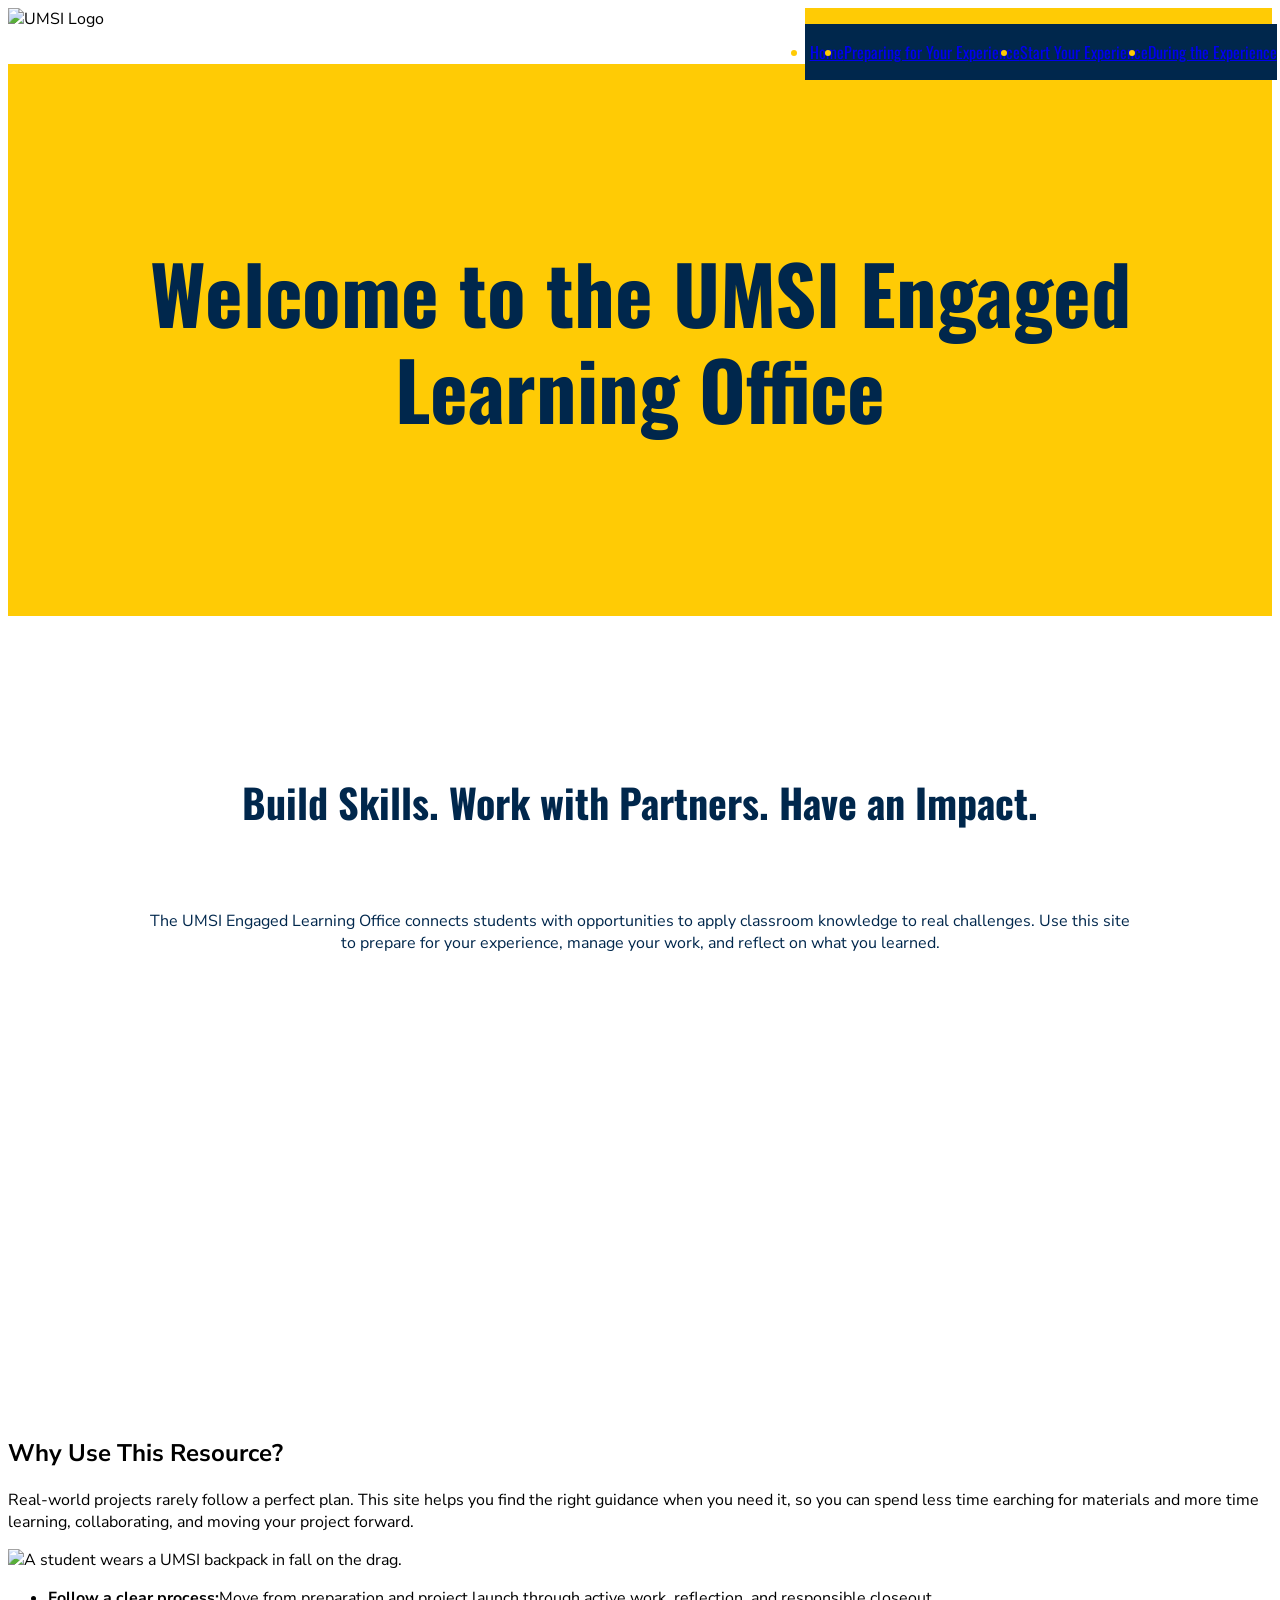
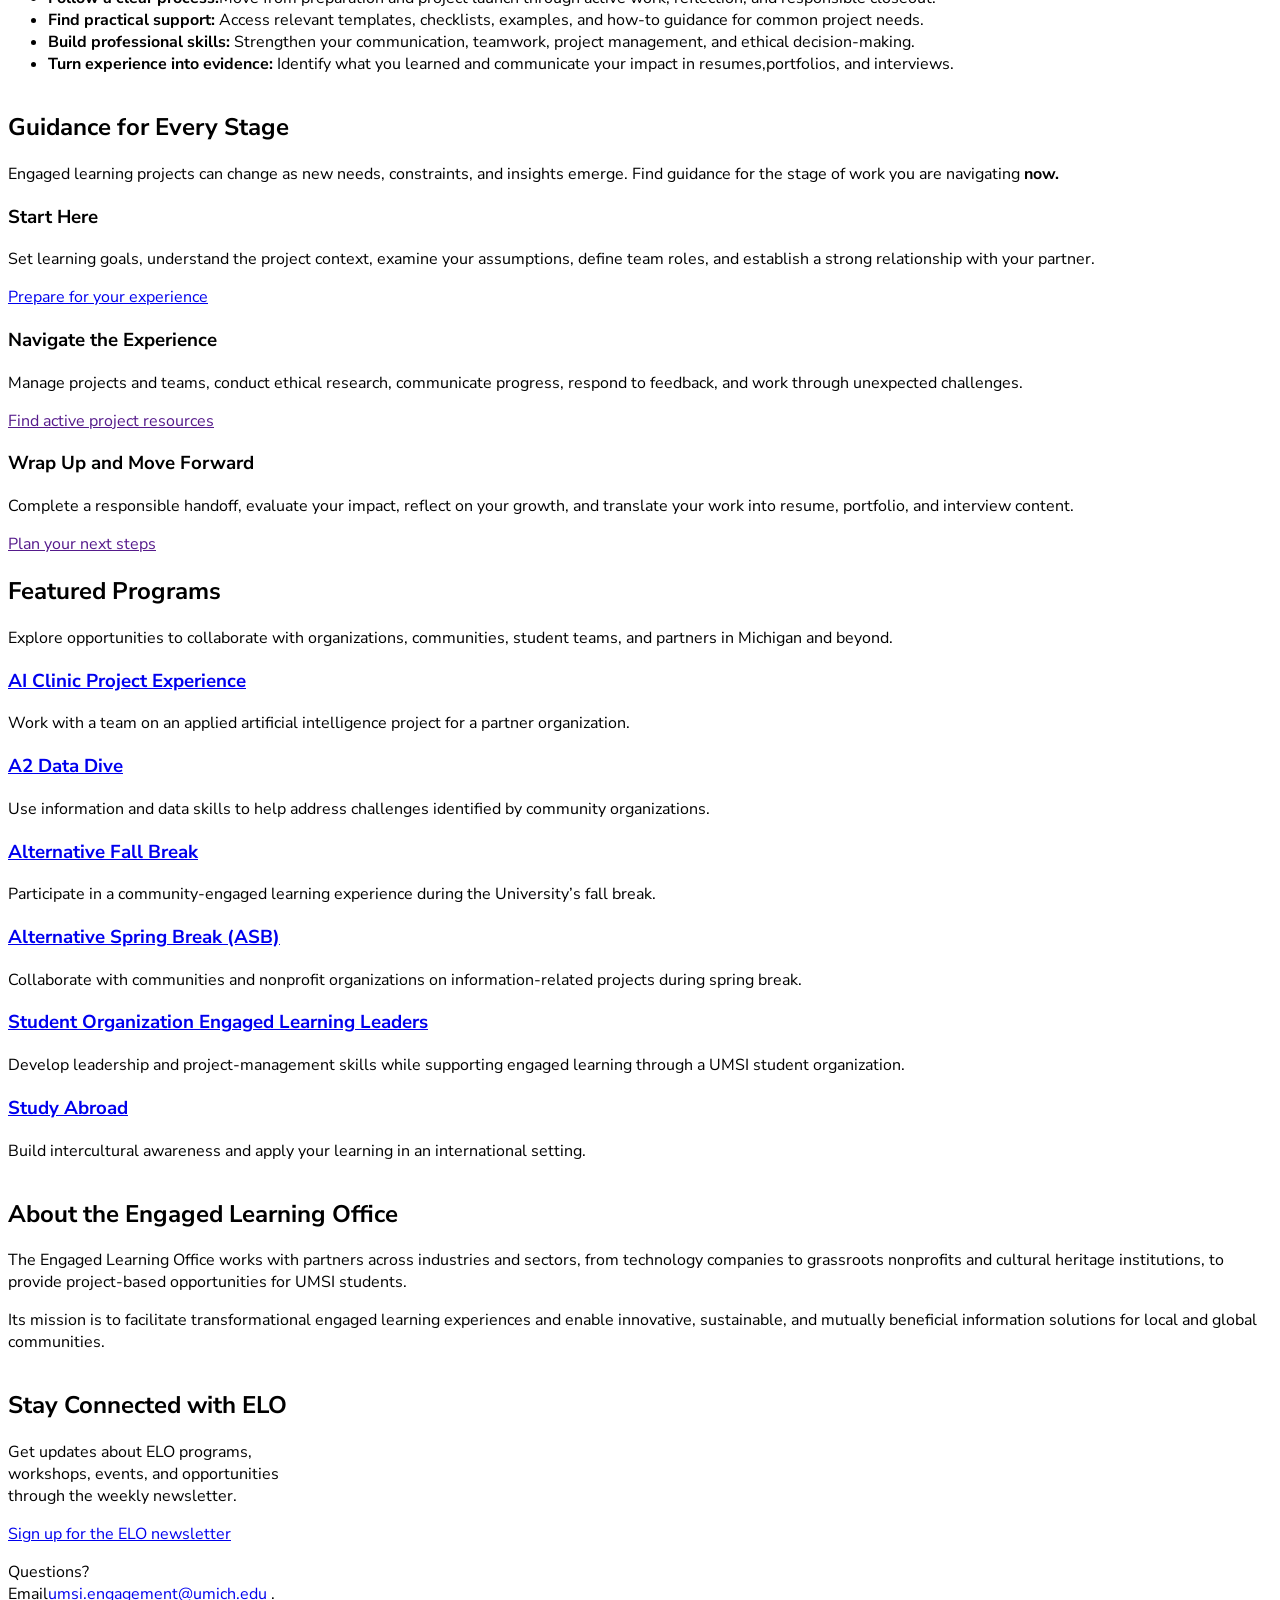
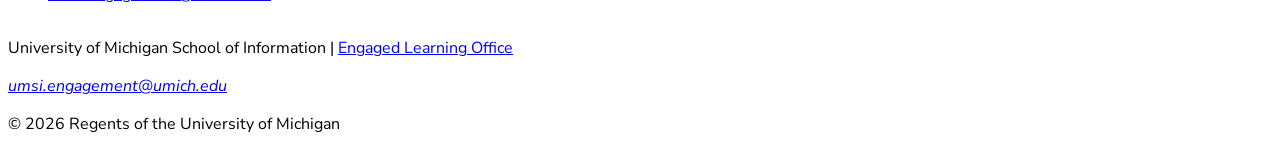
==== index.html @ c2f4e1d3 "checkpoint: work in progress before mobile CSS pass" ====
<!doctype html>
<html lang="en">
  <head>
    <meta charset="UTF-8" />
    <meta name="viewport" content="width=device-width, initial-scale=1.0" />
    <title>Engaged Learning Resources | UMSI</title>
    <link rel="stylesheet" href="css/html5reset.css" />
    <link rel="stylesheet" href="css/style.css" />
    <link rel="preconnect" href="https://fonts.googleapis.com">
    <link rel="preconnect" href="https://fonts.gstatic.com" crossorigin>
    <link href="https://fonts.googleapis.com/css2?family=Nunito+Sans:ital,opsz,wght@0,6..12,200..1000;1,6..12,200..1000&family=Oswald:wght@200..700&display=swap" rel="stylesheet">
  </head>
  <body>
    <header>
      <a href="#main" id="skip-content">Skip to Main Content</a>
      <img
        src="images/UMSI_signature_vertical_informal_solidblue.jpg"
        alt="UMSI Logo"
      />
      <nav>
        <ul>
          <li><a href="index.html">Home</a></li>
          <li><a href="prep.html">Preparing for Your Experience</a></li>
          <li><a href="start.html">Start Your Experience</a></li>
          <li><a href="during.html">During the Experience</a></li>
        </ul>
      </nav>
    </header>
    <div id="title"><h1>Welcome to the UMSI Engaged Learning Office</h1></div>
    <main id="main">
      <section >
        <div id="section-2">
          <h2>Build Skills. Work with Partners. Have an Impact.</h2>
          <p>
            The UMSI Engaged Learning Office connects students with opportunities
            to apply classroom knowledge to real challenges. Use this site to
            prepare for your experience, manage your work, and reflect on what you
            learned.
          </p>
        </div>

        <iframe
          width="560px"
          height="315px"
          src="https://www.youtube.com/embed/81ZO9RfIJEQ?si=tBp82YWZMl1u7CVS"
          title="YouTube video player"
          frameborder="0"
          allow="
            accelerometer;
            autoplay;
            clipboard-write;
            encrypted-media;
            gyroscope;
            picture-in-picture;
            web-share;
          "
          referrerpolicy="strict-origin-when-cross-origin"
          allowfullscreen
        ></iframe>
        <!-- Note: this iframe might cause an Axe ARIA error - that's not on you that's on YouTube! -->
      </section>

      <section>
        <h2>Why Use This Resource?</h2>

        <p>
          Real-world projects rarely follow a perfect plan. This site helps you
          find the right guidance when you need it, so you can spend less time
          earching for materials and more time learning, collaborating, and
          moving your project forward.
        </p>
        <img
          src="images/UMSI_CampusFall_UMSIBackpack_02.jpg"
          alt="A student wears a UMSI backpack in fall on the drag."
        />
        <ul>
          <li>
            <strong>Follow a clear process:</strong>Move from preparation and
            project launch through active work, reflection, and responsible
            closeout.
          </li>
          <li>
            <strong>Find practical support:</strong> Access relevant templates,
            checklists, examples, and how-to guidance for common project needs.
          </li>
          <li>
            <strong>Build professional skills:</strong> Strengthen your
            communication, teamwork, project management, and ethical
            decision-making.
          </li>
          <li>
            <strong>Turn experience into evidence:</strong> Identify what you
            learned and communicate your impact in resumes,portfolios, and
            interviews.
          </li>
        </ul>
      </section>

      <section>
        <h2>Guidance for Every Stage</h2>
        <p>
          Engaged learning projects can change as new needs, constraints, and
          insights emerge. Find guidance for the stage of work you are
          navigating <strong>now.</strong>
        </p>
        <article>
          <h3>Start Here</h3>
          <p>
            Set learning goals, understand the project context, examine your
            assumptions, define team roles, and establish a strong relationship
            with your partner.
          </p>
          <a href="prep.html">Prepare for your experience</a>
        </article>

        <article>
          <h3>Navigate the Experience</h3>
          <p>
            Manage projects and teams, conduct ethical research, communicate
            progress, respond to feedback, and work through unexpected
            challenges.
          </p>
          <a href="">Find active project resources</a>
        </article>

        <article>
          <h3>Wrap Up and Move Forward</h3>
          <p>
            Complete a responsible handoff, evaluate your impact, reflect on
            your growth, and translate your work into resume, portfolio, and
            interview content.
          </p>
          <a href="">Plan your next steps</a>
        </article>
      </section>

      <section>
        <h2>Featured Programs</h2>
        <p>
          Explore opportunities to collaborate with organizations, communities,
          student teams, and partners in Michigan and beyond.
        </p>
        <article>
          <h3>
            <a
              href="https://mcompass.umich.edu/_portal/tds-program-brochure?programid=12810"
              >AI Clinic Project Experience</a
            >
          </h3>
          <p>
            Work with a team on an applied artificial intelligence project for a
            partner organization.
          </p>
        </article>

        <article>
          <h3>
            <a
              href="https://mcompass.umich.edu/_portal/tds-program-brochure?programid=12556"
              >A2 Data Dive</a
            >
          </h3>
          <p>
            Use information and data skills to help address challenges
            identified by community organizations.
          </p>
        </article>

        <article>
          <h3>
            <a
              href="https://mcompass.umich.edu/_portal/tds-program-brochure?programid=11297"
              >Alternative Fall Break</a
            >
          </h3>
          <p>
            Participate in a community-engaged learning experience during the
            University’s fall break.
          </p>
        </article>

        <article>
          <h3>
            <a
              href="https://mcompass.umich.edu/_portal/tds-program-brochure?programid=10621"
              >Alternative Spring Break (ASB)</a
            >
          </h3>
          <p>
            Collaborate with communities and nonprofit organizations on
            information-related projects during spring break.
          </p>
        </article>

        <article>
          <h3>
            <a
              href="https://mcompass.umich.edu/_portal/tds-program-brochure?programid=12294"
              >Student Organization Engaged Learning Leaders</a
            >
          </h3>
          <p>
            Develop leadership and project-management skills while supporting
            engaged learning through a UMSI student organization.
          </p>
        </article>

        <article>
          <h3>
            <a href="https://www.si.umich.edu/student-life/study-abroad"
              >Study Abroad</a
            >
          </h3>
          <p>
            Build intercultural awareness and apply your learning in an
            international setting.
          </p>
        </article>
      </section>
      <section>
        <h2>About the Engaged Learning Office</h2>
        <p>
          The Engaged Learning Office works with partners across industries and
          sectors, from technology companies to grassroots nonprofits and
          cultural heritage institutions, to provide project-based opportunities
          for UMSI students.
        </p>
        <p>
          Its mission is to facilitate transformational engaged learning
          experiences and enable innovative, sustainable, and mutually
          beneficial information solutions for local and global communities.
        </p>
      </section>
      <aside>
        <h2>Stay Connected with ELO</h2>
        <p>
          Get updates about ELO programs, workshops, events, and opportunities
          through the weekly newsletter.
        </p>
        <div>
          <a href="https://umsi.info/elo-newsletter">
            Sign up for the ELO newsletter</a
          >
        </div>
        <p>
          Questions? Email<a href="mailto:umsi.engagement@umich.edu"
            >umsi.engagement@umich.edu </a
          >.
        </p>
      </aside>

      <!-- Content taken & modified from UMGPT with the prompt, "Write me a webpage of intro content to help meet the following requirements - this is for the home page": and then pasted in the client objectives & project requirements"
        UMGPT. (2026). UMGPT ( GPT-5.6 Sol September 7th version) [Large language model]. -->
    </main>
    <footer>
      <p>
        University of Michigan School of Information |
        <a
          href="https://www.si.umich.edu/programs/engaged-learning/about-engaged-learning-office"
          >Engaged Learning Office
        </a>
      </p>
      <address>
        <a href="mailto:umsi.engagement@umich.edu">umsi.engagement@umich.edu</a>
      </address>
      <p>&copy; 2026 Regents of the University of Michigan</p>
    </footer>
  </body>
</html>
---- css/style.css ----
html {
  font-size: 16px;
  font-family: "nunito sans", sans-serif;

}

img {
  width: 100%;
}

iframe {
  width: 100%;
}

header {
  display: flex;
  justify-content: space-between;
}

#skip-content {
  position: absolute;
  top: -40px;
}

header > img {
  width: 18%;
}

nav {
  background: #FFCB05;
}

nav > ul {
  display: flex;
  flex-direction: row;
  width: 100%;
  justify-content: space-evenly;
  font-size: 16px;
  height: 100%;
  align-items: center;
  text-align: center;
  padding-left: 1%;
    font-family: "Oswald", sans-serif;
    background-color: #00274C;
    color: #FFCB05;

}

#title {
  font-family: "Oswald", sans-serif;
  text-align: center;
  font-size: 2.5rem;
  padding: 10% 0%;
  background-color: #FFCB05;
  color:#00274C;
  line-height: 1.2;
}

main {
  display: grid;
  grid-template-columns: repeat(4, 1fr);
}

section {
  grid-column: 1 / -1;


}

#section-2 {
  text-align: center;
  padding: 10% 11vw;
  color: #00274C;
}

#section-2 h2{
  padding-bottom: 5%;
  font-family: "Oswald", sans-serif;
  font-size: 2.5rem;
  line-height: 1.3;
}
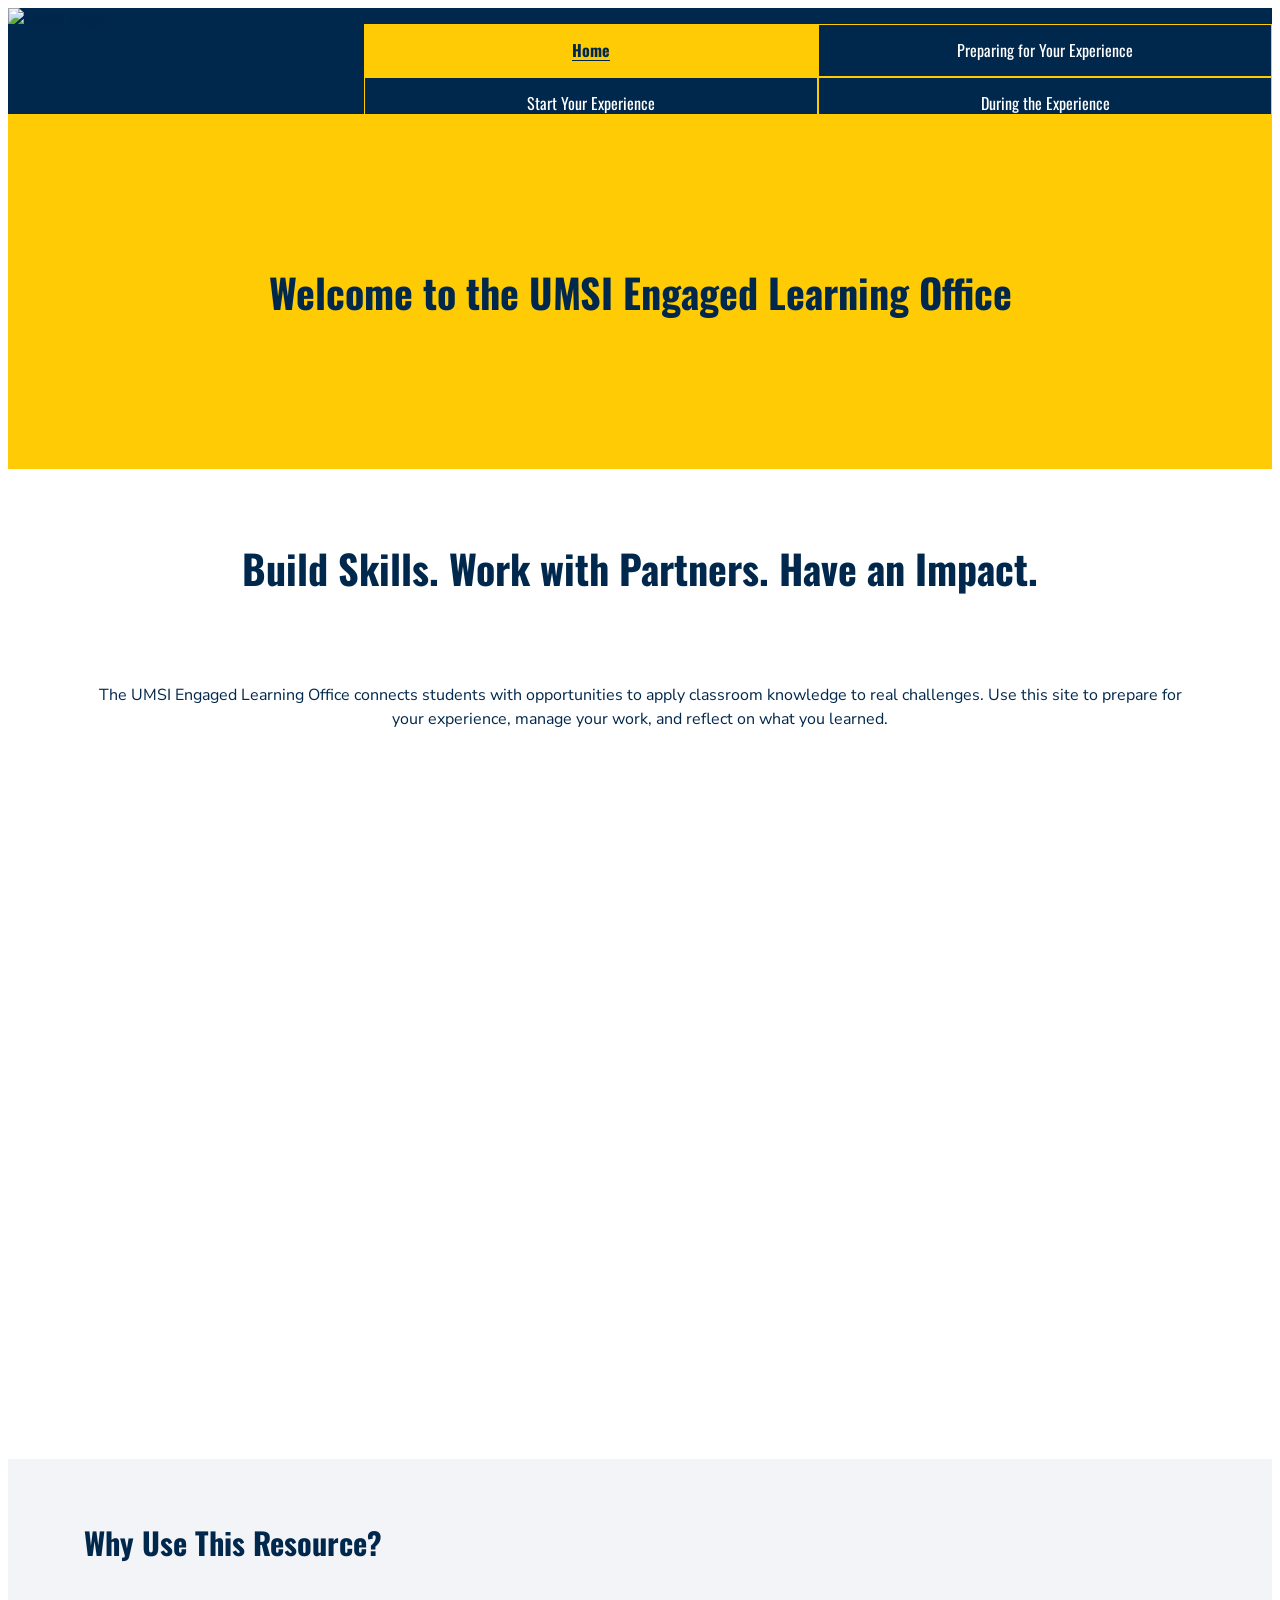
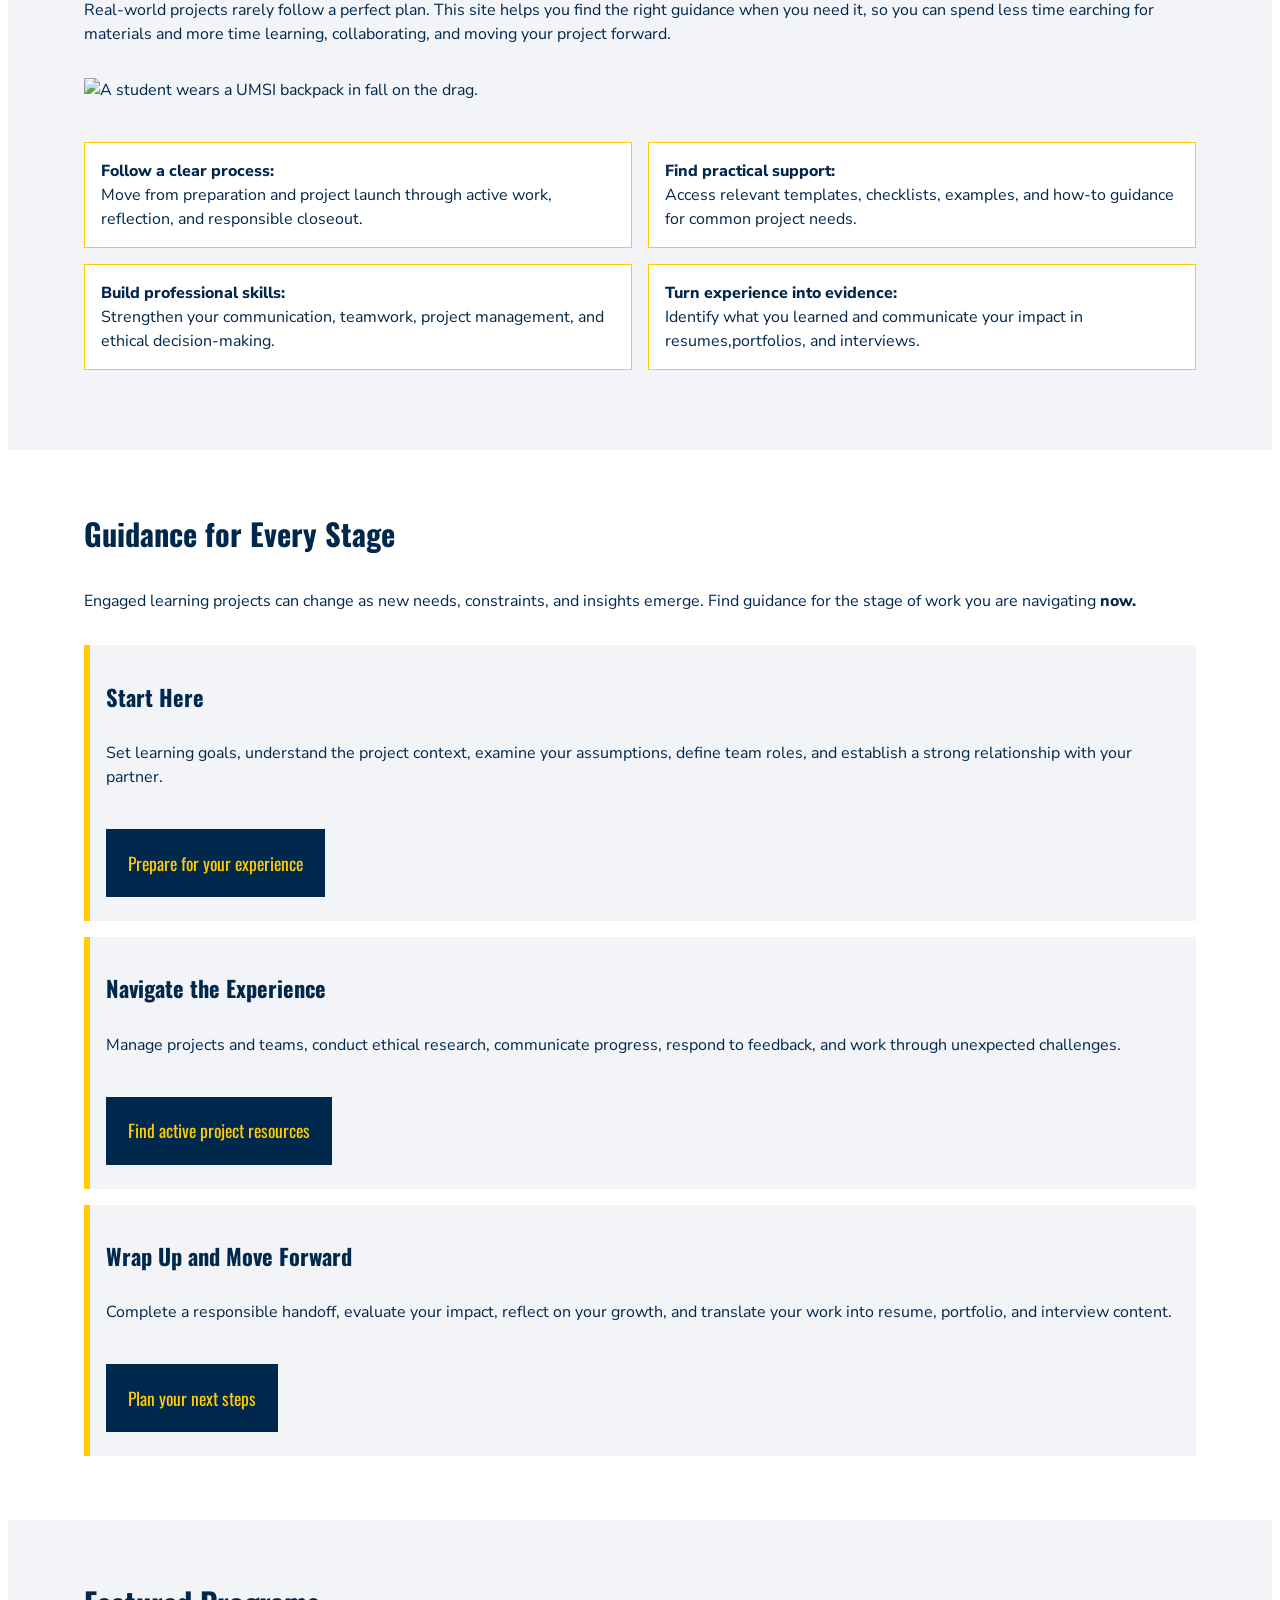
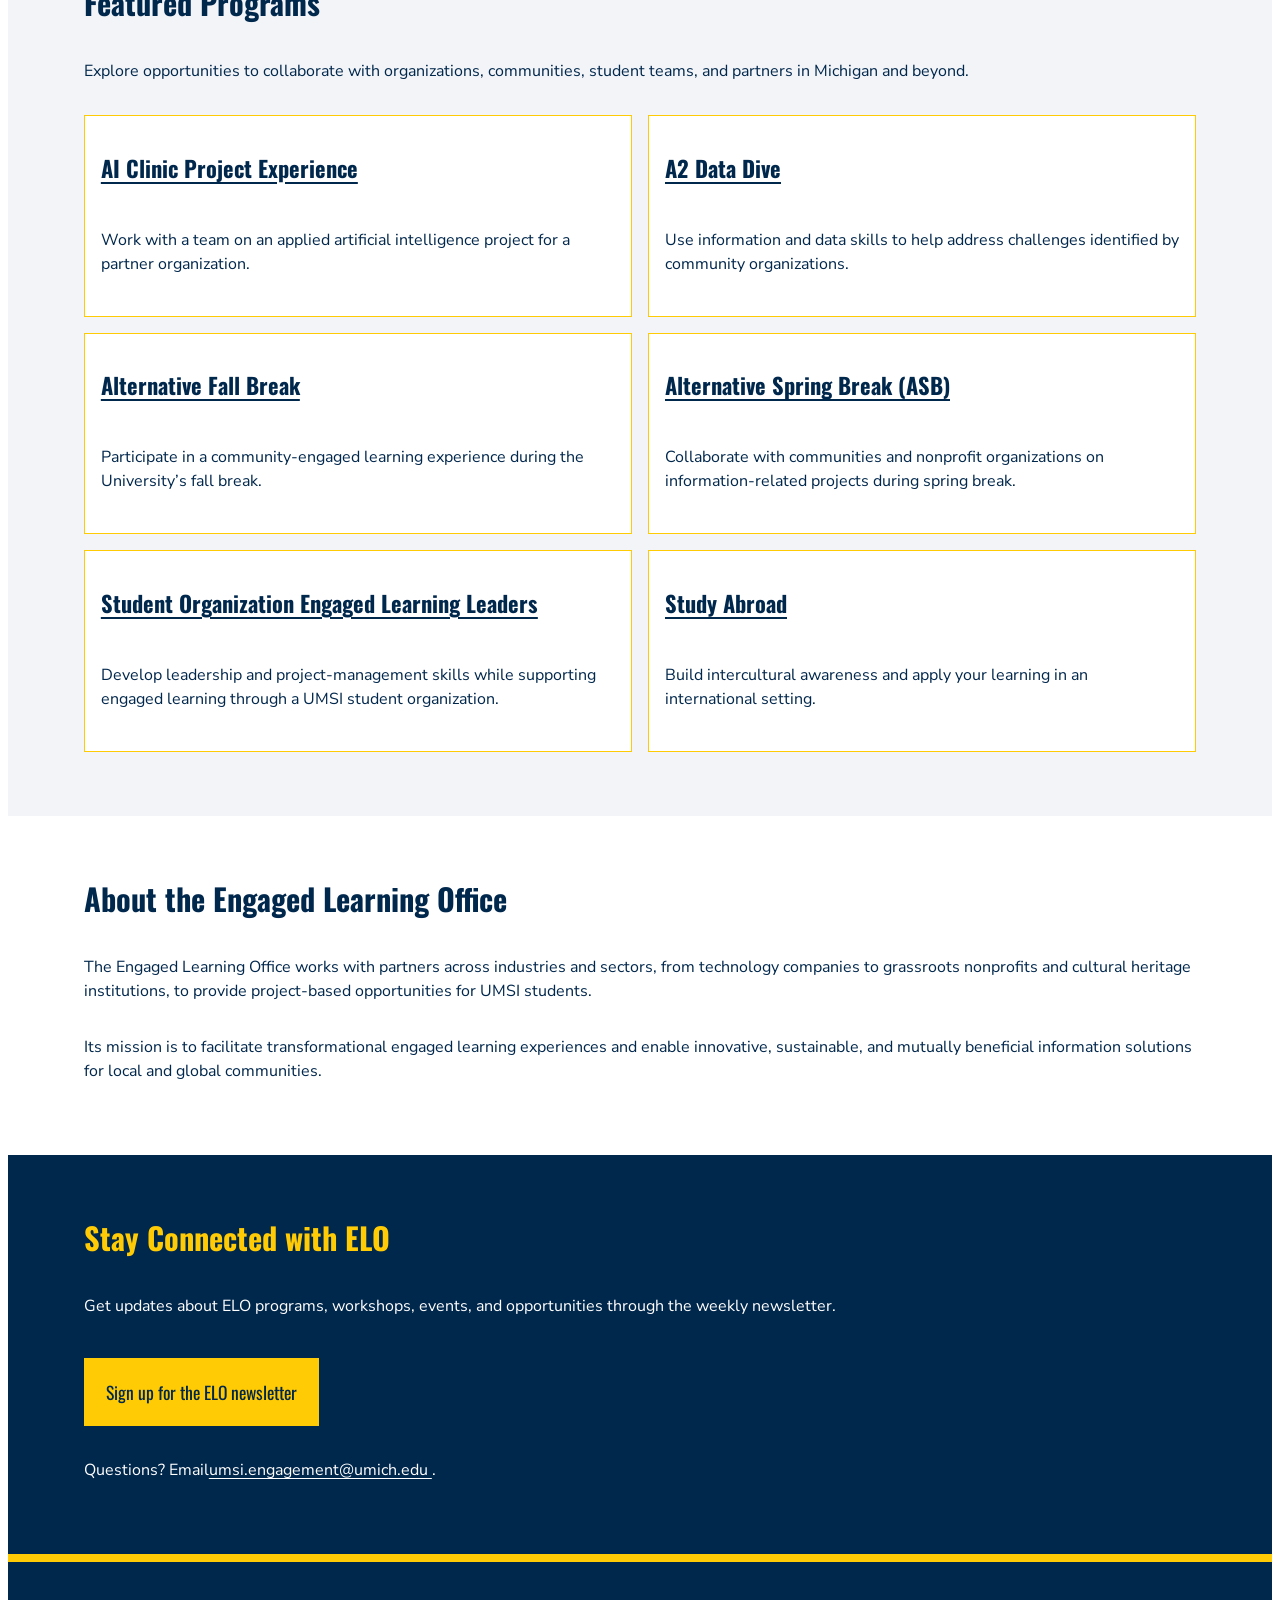
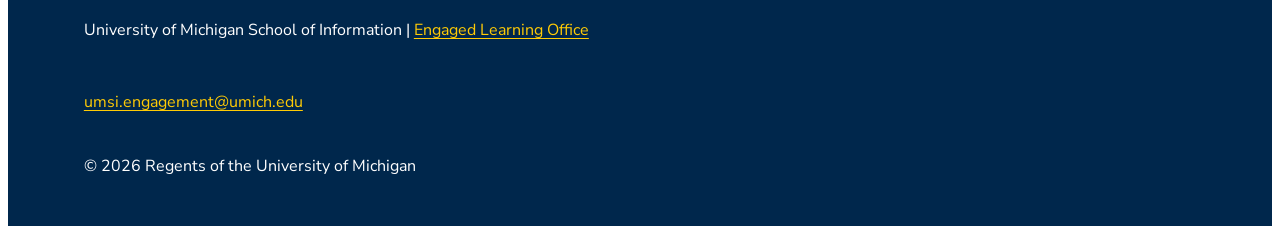
==== commit 349c0533: "mobile layout: shared grid CSS, classes and wrappers on all four pages" ====
--- a/index.html
+++ b/index.html
@@ -19,7 +19,7 @@
       />
       <nav>
         <ul>
-          <li><a href="index.html">Home</a></li>
+          <li><a href="index.html" class="active">Home</a></li>
           <li><a href="prep.html">Preparing for Your Experience</a></li>
           <li><a href="start.html">Start Your Experience</a></li>
           <li><a href="during.html">During the Experience</a></li>
@@ -73,22 +73,22 @@
           src="images/UMSI_CampusFall_UMSIBackpack_02.jpg"
           alt="A student wears a UMSI backpack in fall on the drag."
         />
-        <ul>
-          <li>
+        <ul class="card-grid">
+          <li class="card">
             <strong>Follow a clear process:</strong>Move from preparation and
             project launch through active work, reflection, and responsible
             closeout.
           </li>
-          <li>
+          <li class="card">
             <strong>Find practical support:</strong> Access relevant templates,
             checklists, examples, and how-to guidance for common project needs.
           </li>
-          <li>
+          <li class="card">
             <strong>Build professional skills:</strong> Strengthen your
             communication, teamwork, project management, and ethical
             decision-making.
           </li>
-          <li>
+          <li class="card">
             <strong>Turn experience into evidence:</strong> Identify what you
             learned and communicate your impact in resumes,portfolios, and
             interviews.
@@ -103,6 +103,7 @@
           insights emerge. Find guidance for the stage of work you are
           navigating <strong>now.</strong>
         </p>
+        <div class="stack">
         <article>
           <h3>Start Here</h3>
           <p>
@@ -110,7 +111,7 @@
             assumptions, define team roles, and establish a strong relationship
             with your partner.
           </p>
-          <a href="prep.html">Prepare for your experience</a>
+          <a href="prep.html" class="button">Prepare for your experience</a>
         </article>
 
         <article>
@@ -120,7 +121,7 @@
             progress, respond to feedback, and work through unexpected
             challenges.
           </p>
-          <a href="">Find active project resources</a>
+          <a href="" class="button">Find active project resources</a>
         </article>
 
         <article>
@@ -130,8 +131,9 @@
             your growth, and translate your work into resume, portfolio, and
             interview content.
           </p>
-          <a href="">Plan your next steps</a>
-        </article>
+          <a href="" class="button">Plan your next steps</a>
+        </article>
+        </div>
       </section>
 
       <section>
@@ -140,7 +142,8 @@
           Explore opportunities to collaborate with organizations, communities,
           student teams, and partners in Michigan and beyond.
         </p>
-        <article>
+        <div class="card-grid">
+        <article class="card">
           <h3>
             <a
               href="https://mcompass.umich.edu/_portal/tds-program-brochure?programid=12810"
@@ -153,7 +156,7 @@
           </p>
         </article>
 
-        <article>
+        <article class="card">
           <h3>
             <a
               href="https://mcompass.umich.edu/_portal/tds-program-brochure?programid=12556"
@@ -166,7 +169,7 @@
           </p>
         </article>
 
-        <article>
+        <article class="card">
           <h3>
             <a
               href="https://mcompass.umich.edu/_portal/tds-program-brochure?programid=11297"
@@ -179,7 +182,7 @@
           </p>
         </article>
 
-        <article>
+        <article class="card">
           <h3>
             <a
               href="https://mcompass.umich.edu/_portal/tds-program-brochure?programid=10621"
@@ -192,7 +195,7 @@
           </p>
         </article>
 
-        <article>
+        <article class="card">
           <h3>
             <a
               href="https://mcompass.umich.edu/_portal/tds-program-brochure?programid=12294"
@@ -205,7 +208,7 @@
           </p>
         </article>
 
-        <article>
+        <article class="card">
           <h3>
             <a href="https://www.si.umich.edu/student-life/study-abroad"
               >Study Abroad</a
@@ -216,6 +219,7 @@
             international setting.
           </p>
         </article>
+        </div>
       </section>
       <section>
         <h2>About the Engaged Learning Office</h2>
@@ -238,7 +242,7 @@
           through the weekly newsletter.
         </p>
         <div>
-          <a href="https://umsi.info/elo-newsletter">
+          <a href="https://umsi.info/elo-newsletter" class="button">
             Sign up for the ELO newsletter</a
           >
         </div>
--- a/css/style.css
+++ b/css/style.css
@@ -1,7 +1,45 @@
 html {
   font-size: 16px;
-  font-family: "nunito sans", sans-serif;
-
+  font-family: "Nunito Sans", sans-serif;
+}
+
+body {
+  background-color: #ffffff;
+  color: #00274c;
+  line-height: 1.5;
+}
+
+h1, h2, h3, h4, h5 {
+  font-family: "Oswald", sans-serif;
+  line-height: 1.2;
+}
+
+h2 {
+  font-size: 1.9rem;
+  padding-bottom: 0.75rem;
+}
+
+h3 {
+  font-size: 1.4rem;
+  padding-bottom: 0.5rem;
+}
+
+h4 {
+  font-size: 1.2rem;
+  padding-bottom: 0.25rem;
+}
+
+h5 {
+  font-size: 1.1rem;
+  padding-bottom: 0.25rem;
+}
+
+p {
+  padding-bottom: 1rem;
+}
+
+strong {
+  font-weight: 800;
 }
 
 img {
@@ -10,72 +48,357 @@
 
 iframe {
   width: 100%;
-}
-
-header {
-  display: flex;
-  justify-content: space-between;
+  height: auto;
+  aspect-ratio: 16 / 9;
+}
+
+a {
+  color: #00274c;
+  text-decoration: underline;
+  text-underline-offset: 0.2em;
+}
+
+a:hover a:focus{
+  text-decoration-thickness: 0.15em;
 }
 
 #skip-content {
   position: absolute;
-  top: -40px;
+  top: -10rem;
+  left: 0;
+  padding: 1rem;
+  background-color: #00274c;
+  color: #ffcb05;
+  font-weight: 800;
+  z-index: 10;
+}
+
+#skip-content:focus {
+  top: 0;
+  outline: 3px solid #ffcb05;
+}
+
+header {
+  display: grid;
+  grid-template-columns: 1fr 3fr;
+  background-color: #00274c;
 }
 
 header > img {
-  width: 18%;
-}
-
-nav {
-  background: #FFCB05;
+  width: 100%;
+  height: 100%;
+  object-fit: cover;
 }
 
 nav > ul {
-  display: flex;
-  flex-direction: row;
-  width: 100%;
-  justify-content: space-evenly;
-  font-size: 16px;
+  display: grid;
+  grid-template-columns: 1fr 1fr;
   height: 100%;
+  list-style: none;
+}
+
+nav li {
+  display: grid;
+  border: 1px solid #ffcb05;
+}
+
+nav a {
+  display: grid;
   align-items: center;
+  padding: 0.5rem;
   text-align: center;
-  padding-left: 1%;
-    font-family: "Oswald", sans-serif;
-    background-color: #00274C;
-    color: #FFCB05;
-
+  font-family: "Oswald", sans-serif;
+  font-size: 1rem;
+  line-height: 1.2;
+  color: #ffffff;
+  text-decoration: none;
+}
+
+nav a:hover {
+  background-color: #ffffff;
+  color: #00274c;
+  text-decoration: underline;
+}
+
+nav a:focus {
+  outline: 3px solid #ffffff;
+  outline-offset: -5px;
+}
+
+nav a.active {
+  background-color: #ffcb05;
+  color: #00274c;
+  font-weight: 700;
+  text-decoration: underline;
+}
+
+nav a.active:focus {
+  outline-color: #00274c;
 }
 
 #title {
   font-family: "Oswald", sans-serif;
   text-align: center;
+  padding: 10% 6%;
+  background-color: #ffcb05;
+  color: #00274c;
+}
+
+header > #title {
+  grid-column: 1 / -1;
+}
+
+#title h1 {
   font-size: 2.5rem;
-  padding: 10% 0%;
-  background-color: #FFCB05;
-  color:#00274C;
   line-height: 1.2;
 }
 
+#title h2 {
+  font-family: "Nunito Sans", sans-serif;
+  font-size: 1.1rem;
+  line-height: 1.5;
+  padding: 1rem 0 0;
+}
+
 main {
   display: grid;
   grid-template-columns: repeat(4, 1fr);
 }
 
-section {
+main > section, main > aside {
   grid-column: 1 / -1;
-
-
+  padding: 2.5rem 6%;
+}
+
+main > section:nth-child(even) {
+  background-color: #f2f4f7;
+}
+
+/* I think the HTML reset file was causing some trouble here */
+main ul, main ol {
+  padding-left: 1.25rem;
+  padding-bottom: 1rem;
+  list-style: disc;
+}
+
+main ol {
+  list-style: decimal;
+}
+
+main li {
+  padding-bottom: 0.75rem;
+}
+
+section > img {
+  margin-bottom: 1.5rem;
 }
 
 #section-2 {
   text-align: center;
-  padding: 10% 11vw;
-  color: #00274C;
-}
-
-#section-2 h2{
+  padding: 0 0 1.5rem;
+  color: #00274c;
+}
+
+#section-2 h2 {
   padding-bottom: 5%;
-  font-family: "Oswald", sans-serif;
   font-size: 2.5rem;
   line-height: 1.3;
-}+}
+
+.card-grid {
+  display: grid;
+  grid-template-columns: 1fr 1fr;
+  gap: 1rem;
+  padding: 0 0 1.5rem;
+  list-style: none;
+}
+
+/* I found this cool solution while looking up how to do this */
+.card-grid > :last-child:nth-child(odd) {
+  grid-column: 1 / -1;
+}
+
+.card {
+  display: grid;
+  align-content: start;
+  padding: 1rem;
+  background-color: #ffffff;
+  border: 0.1rem solid #ffcb05;
+}
+
+main > section:nth-child(odd) .card {
+  background-color: #f2f4f7;
+}
+
+.card img {
+  margin-bottom: 0.75rem;
+  aspect-ratio: 4 / 3;
+  object-fit: cover;
+}
+
+.card p {
+  padding-bottom: 0.5rem;
+}
+
+
+div.card > a {
+  display: inline-block;
+  padding: 0.5rem 0;
+  font-weight: 700;
+}
+
+a.card {
+  text-decoration: none;
+}
+
+a.card h3, a.card h5 {
+  text-decoration: underline;
+}
+
+a.card:hover {
+  background-color: #00274c;
+  color: #ffffff;
+}
+
+a.card:hover h3, a.card:hover h5 {
+  color: #ffcb05;
+}
+
+.stack {
+  display: grid;
+  gap: 1rem;
+  padding: 0 0 1.5rem;
+}
+
+.stack > p, .stack > a, .stack > article {
+  padding: 1rem 1rem 0.5rem;
+  border-left: 0.4rem solid #ffcb05;
+  background-color: #ffffff;
+}
+
+main > section:nth-of-type(odd) .stack > * {
+  background-color: #f2f4f7;
+}
+
+/* stacked items that are links: underline the title only */
+.stack > a {
+  text-decoration: none;
+}
+
+.stack > a h5 {
+  text-decoration: underline;
+}
+
+.stack > a:hover {
+  background-color: #00274c;
+  color: #ffffff;
+}
+
+.stack > a:hover h5 {
+  color: #ffcb05;
+}
+
+.button {
+  display: inline-grid;
+  align-items: center;
+  min-height: 3rem;
+  padding: 0.5rem 1.25rem;
+  margin: 0.5rem 0 1rem;
+  background-color: #00274c;
+  color: #ffcb05;
+  font-family: "Oswald", sans-serif;
+  font-size: 1.1rem;
+  text-decoration: none;
+  border: 2px solid #00274c;
+}
+
+.button:hover {
+  background-color: #ffcb05;
+  color: #00274c;
+  text-decoration: underline;
+}
+
+.button:focus {
+  outline: 3px solid #00274c;
+  outline-offset: 3px;
+}
+
+.text-image {
+  display: grid;
+  grid-template-columns: 1fr 1fr;
+  gap: 1rem;
+  align-items: center;
+}
+
+aside {
+  background-color: #00274c;
+  color: #ffffff;
+}
+
+aside h2 {
+  color: #ffcb05;
+}
+
+aside a {
+  color: #ffffff;
+}
+
+aside .button {
+  background-color: #ffcb05;
+  color: #00274c;
+  border-color: #ffcb05;
+}
+
+aside .button:hover {
+  background-color: #ffffff;
+  border-color: #ffffff;
+}
+
+aside .button:focus {
+  outline-color: #ffcb05;
+}
+
+footer {
+  display: grid;
+  grid-template-columns: 1fr 1fr;
+  gap: 1rem;
+  padding: 2rem 6%;
+  background-color: #00274c;
+  color: #ffffff;
+  font-size: 1rem;
+  border-top: 0.5rem solid #ffcb05;
+}
+
+footer > p:first-child, footer address {
+  grid-column: 1 / -1;
+}
+
+footer p {
+  padding-bottom: 0;
+}
+
+footer address {
+  font-style: normal;
+}
+
+footer a {
+  color: #ffcb05;
+  display: inline-block;
+  padding: 0.5rem 0;
+  word-break: break-word;
+}
+
+footer a:focus {
+  outline-color: #ffcb05;
+}
+
+/* ---------- Accessibility: reduced motion ---------- */
+
+/* the site has no animation, but this makes sure none can play for users who ask for less motion */
+@media (prefers-reduced-motion: reduce) {
+  * {
+    animation: none;
+    transition: none;
+    scroll-behavior: auto;
+  }
+}
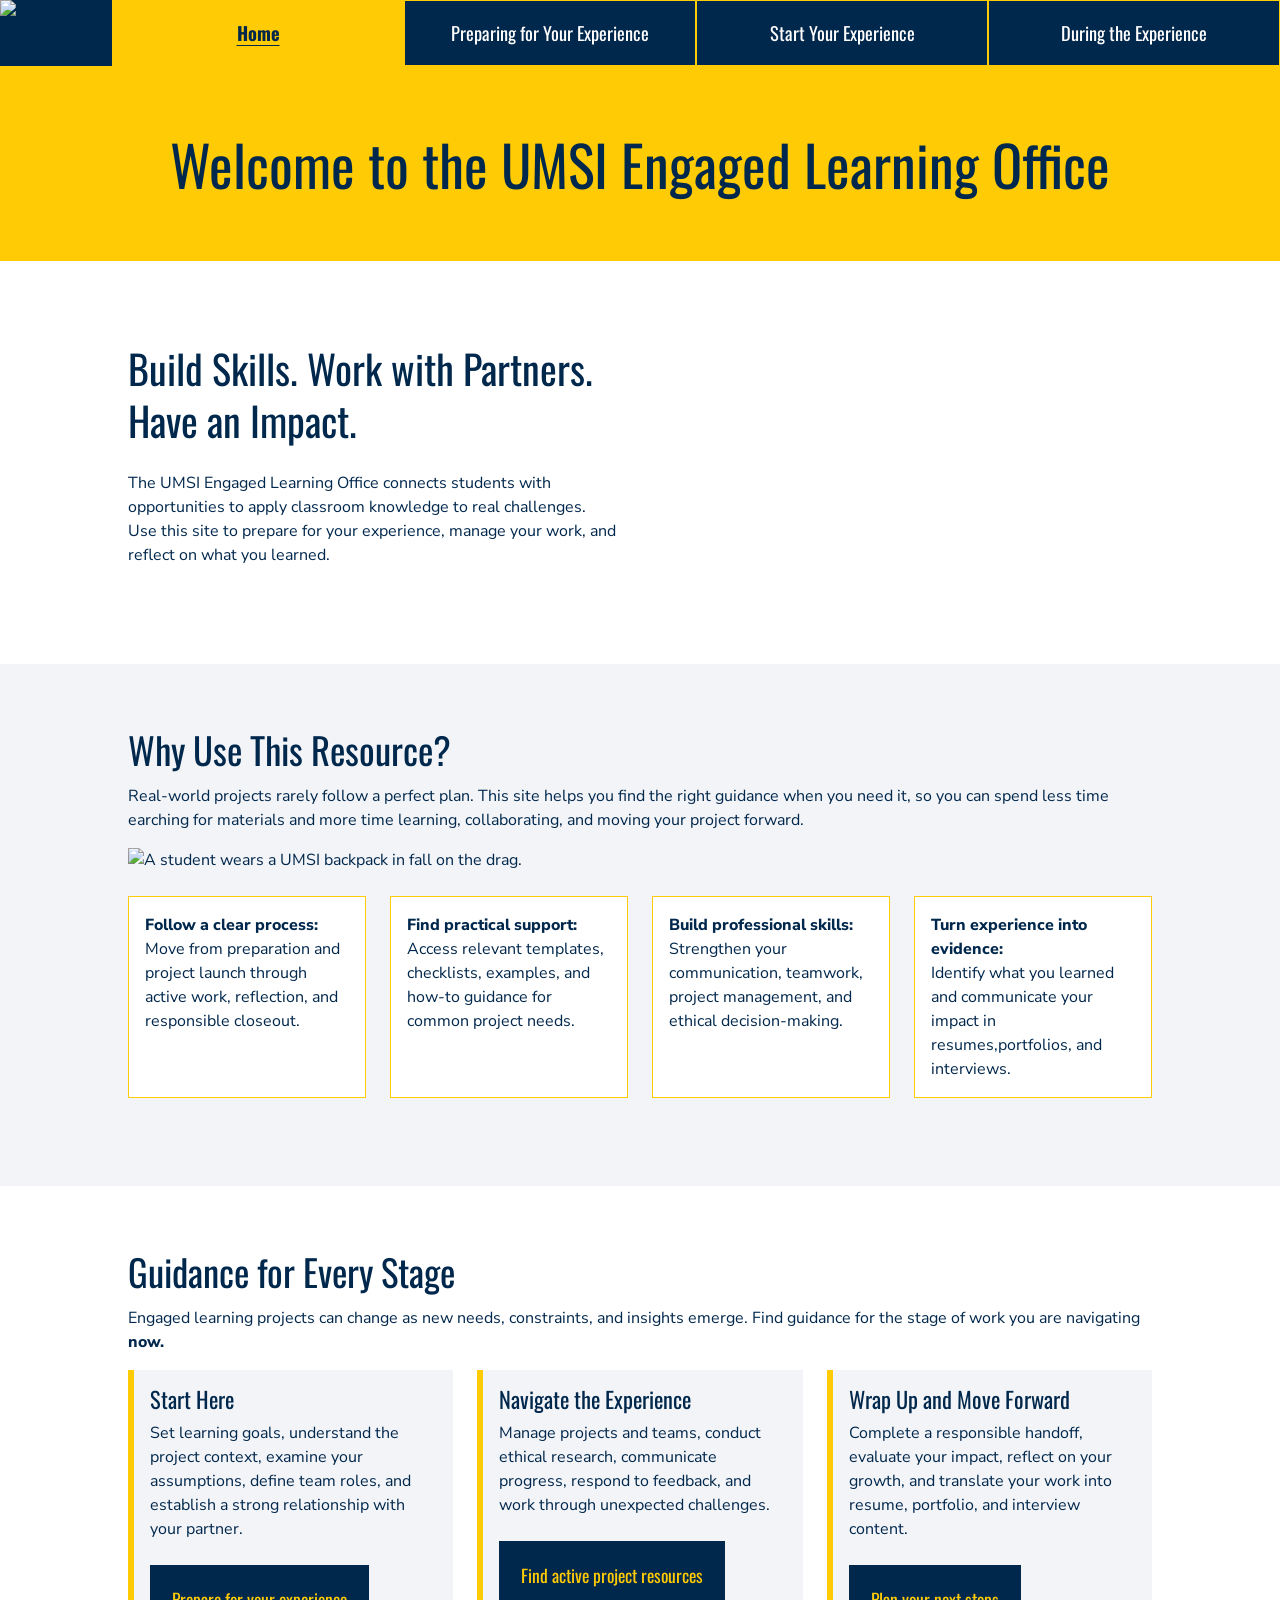
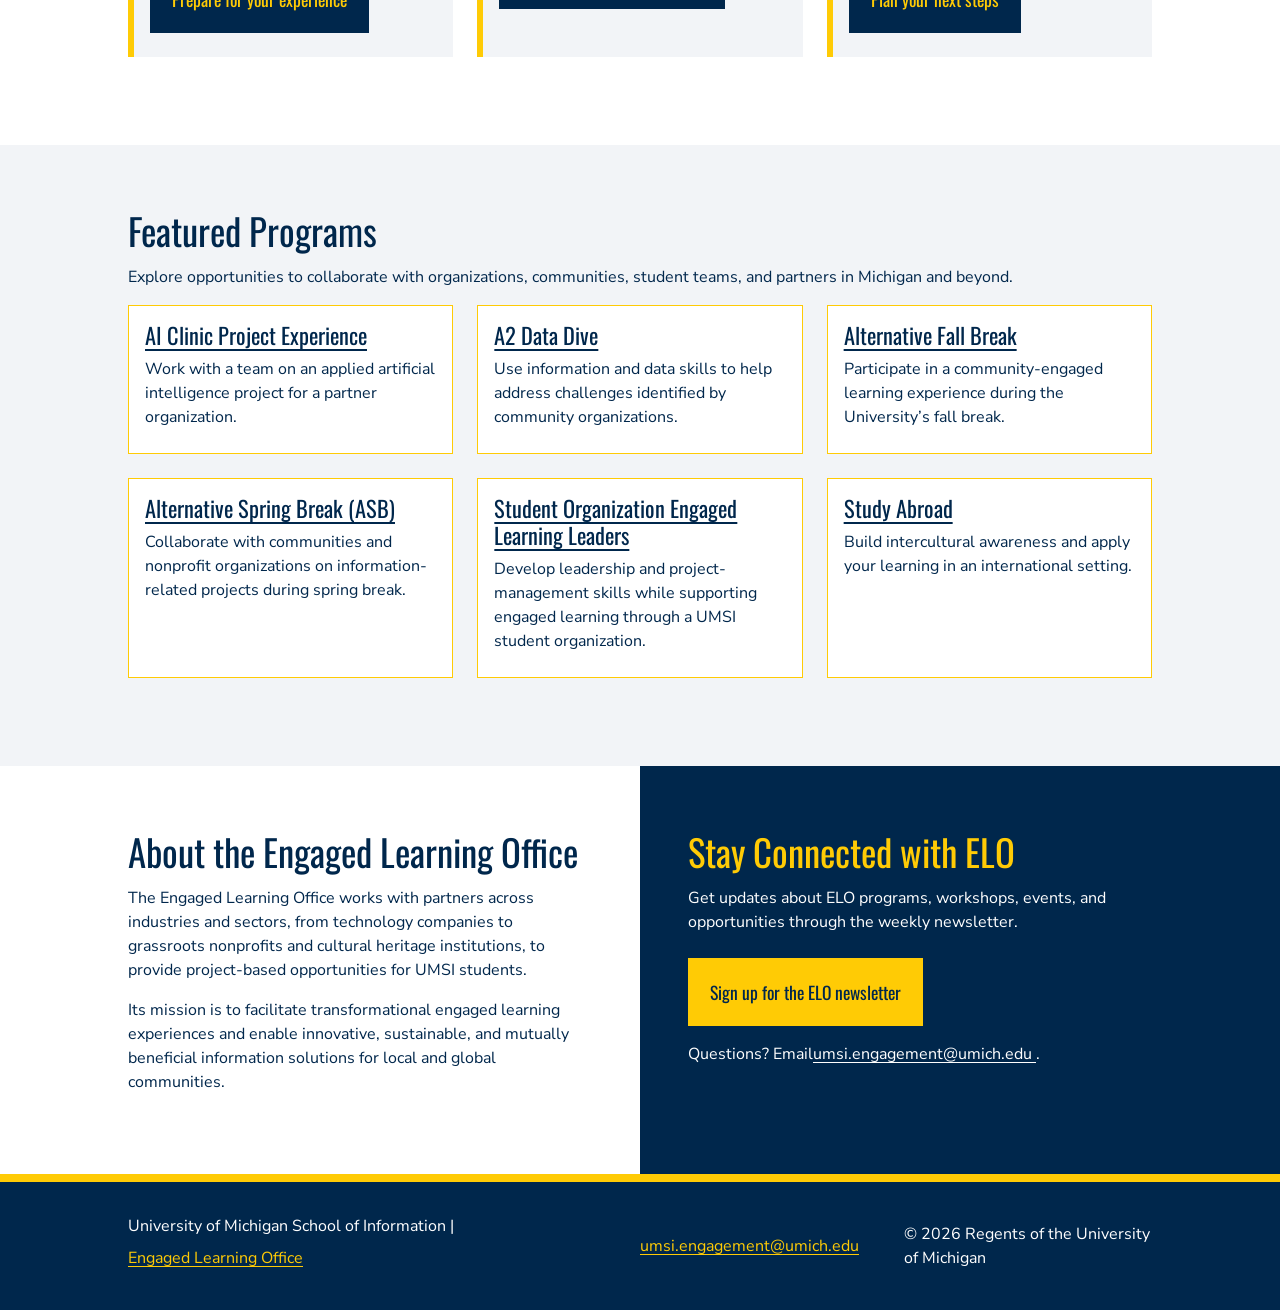
==== commit 73a1a48d: "Desktop View added" ====
--- a/index.html
+++ b/index.html
@@ -9,6 +9,7 @@
     <link rel="preconnect" href="https://fonts.googleapis.com">
     <link rel="preconnect" href="https://fonts.gstatic.com" crossorigin>
     <link href="https://fonts.googleapis.com/css2?family=Nunito+Sans:ital,opsz,wght@0,6..12,200..1000;1,6..12,200..1000&family=Oswald:wght@200..700&display=swap" rel="stylesheet">
+    <script src="js/script.js" defer></script>
   </head>
   <body>
     <header>
@@ -18,7 +19,8 @@
         alt="UMSI Logo"
       />
       <nav>
-        <ul>
+        <button type="button" id="menu-toggle">Menu</button>
+        <ul id="nav-links">
           <li><a href="index.html" class="active">Home</a></li>
           <li><a href="prep.html">Preparing for Your Experience</a></li>
           <li><a href="start.html">Start Your Experience</a></li>
@@ -28,7 +30,7 @@
     </header>
     <div id="title"><h1>Welcome to the UMSI Engaged Learning Office</h1></div>
     <main id="main">
-      <section >
+      <section class="intro">
         <div id="section-2">
           <h2>Build Skills. Work with Partners. Have an Impact.</h2>
           <p>
@@ -73,7 +75,7 @@
           src="images/UMSI_CampusFall_UMSIBackpack_02.jpg"
           alt="A student wears a UMSI backpack in fall on the drag."
         />
-        <ul class="card-grid">
+        <ul class="card-grid four-up">
           <li class="card">
             <strong>Follow a clear process:</strong>Move from preparation and
             project launch through active work, reflection, and responsible
@@ -221,7 +223,7 @@
         </article>
         </div>
       </section>
-      <section>
+      <section class="about">
         <h2>About the Engaged Learning Office</h2>
         <p>
           The Engaged Learning Office works with partners across industries and
@@ -267,7 +269,7 @@
       <address>
         <a href="mailto:umsi.engagement@umich.edu">umsi.engagement@umich.edu</a>
       </address>
-      <p>&copy; 2026 Regents of the University of Michigan</p>
+      <p>&copy; <span id="year">2026</span> Regents of the University of Michigan</p>
     </footer>
   </body>
 </html>
--- a/css/style.css
+++ b/css/style.css
@@ -80,14 +80,15 @@
 
 header {
   display: grid;
-  grid-template-columns: 1fr 3fr;
-  background-color: #00274c;
+  grid-template-columns: 5rem 1fr;
+  background-color: #00274c;
+  position: relative;
 }
 
 header > img {
   width: 100%;
-  height: 100%;
-  object-fit: cover;
+  height: auto;
+  align-self: start;
 }
 
 nav > ul {
@@ -105,6 +106,7 @@
 nav a {
   display: grid;
   align-items: center;
+  min-height: 3rem;
   padding: 0.5rem;
   text-align: center;
   font-family: "Oswald", sans-serif;
@@ -136,6 +138,65 @@
   outline-color: #00274c;
 }
 
+/* New Menu */
+#menu-toggle {
+  display: none;
+}
+
+nav.menu-ready #menu-toggle {
+  display: block;
+  width: 100%;
+  min-height: 5rem;
+  padding: 0 1.5rem;
+  background-color: #00274c;
+  color: #ffcb05;
+  font-family: "Oswald", sans-serif;
+  font-size: 1.5rem;
+  text-align: right;
+  border: 0;
+  cursor: pointer;
+}
+
+nav.menu-ready #menu-toggle:hover {
+  text-decoration: underline;
+}
+
+nav.menu-ready #menu-toggle:focus {
+  outline: 3px solid #ffcb05;
+  outline-offset: -6px;
+}
+
+nav.menu-ready > ul {
+  display: none;
+}
+
+nav.menu-ready.open > ul {
+  display: grid;
+  grid-template-columns: 1fr;
+  height: auto;
+  position: absolute;
+  top: 5rem;
+  left: 0;
+  right: 0;
+  z-index: 5;
+  background-color: #00274c;
+  border-bottom: 0.4rem solid #ffcb05;
+  box-shadow: 0 0.5rem 1rem rgba(0, 0, 0, 0.35);
+}
+
+nav.menu-ready.open li {
+  border: 0;
+  border-top: 1px solid #ffcb05;
+}
+
+nav.menu-ready.open a {
+  justify-content: start;
+  min-height: 3.5rem;
+  padding: 0.5rem 1.5rem;
+  font-size: 1.25rem;
+  text-align: left;
+}
+
 #title {
   font-family: "Oswald", sans-serif;
   text-align: center;
@@ -312,6 +373,10 @@
   border: 2px solid #00274c;
 }
 
+.button p {
+  padding-bottom: 0;
+}
+
 .button:hover {
   background-color: #ffcb05;
   color: #00274c;
@@ -390,6 +455,137 @@
 
 footer a:focus {
   outline-color: #ffcb05;
+}
+
+/* ---------- 404 page ---------- */
+
+.error-code {
+  font-size: 5rem;
+  font-weight: 700;
+  line-height: 1;
+  padding-bottom: 0.5rem;
+}
+
+/* ---------- Tablet and desktop (768px and wider) ---------- */
+
+@media (min-width: 768px) {
+  header {
+    grid-template-columns: 7rem 1fr;
+  }
+
+  nav.menu-ready #menu-toggle {
+    display: none;
+  }
+
+  nav > ul,
+  nav.menu-ready > ul,
+  nav.menu-ready.open > ul {
+    display: grid;
+    grid-template-columns: repeat(4, 1fr);
+    height: 100%;
+    position: static;
+    border-bottom: 0;
+    box-shadow: none;
+  }
+
+  nav.menu-ready.open li {
+    border: 1px solid #ffcb05;
+  }
+
+  nav.menu-ready.open a {
+    justify-content: normal;
+    min-height: 3rem;
+    padding: 0.5rem 1rem;
+    font-size: 1.15rem;
+    text-align: center;
+  }
+
+  nav a {
+    font-size: 1.15rem;
+    padding: 0.5rem 1rem;
+  }
+
+  #title {
+    padding: 4rem 10%;
+  }
+
+  #title h1 {
+    font-size: 3.5rem;
+  }
+
+  #title h2 {
+    font-size: 1.3rem;
+  }
+
+  main > section,
+  main > aside {
+    padding: 4rem 10%;
+  }
+
+  h2 {
+    font-size: 2.3rem;
+  }
+
+  .intro {
+    display: grid;
+    grid-template-columns: 1fr 1fr;
+    gap: 3rem;
+    align-items: center;
+  }
+
+  #section-2 {
+    text-align: left;
+    padding: 0;
+  }
+
+  section > img {
+    aspect-ratio: 21 / 9;
+    object-fit: cover;
+  }
+
+  .card-grid {
+    grid-template-columns: repeat(3, 1fr);
+    gap: 1.5rem;
+  }
+
+  .card-grid.four-up {
+    grid-template-columns: repeat(4, 1fr);
+  }
+
+  .card-grid > :last-child:nth-child(odd) {
+    grid-column: auto;
+  }
+
+  .stack {
+    grid-template-columns: repeat(3, 1fr);
+    gap: 1.5rem;
+  }
+
+  .text-image {
+    gap: 3rem;
+  }
+
+  main > section.about {
+    grid-column: 1 / 3;
+    padding: 4rem 3rem 4rem 10vw;
+  }
+
+  main > aside {
+    grid-column: 3 / 5;
+    padding: 4rem 10vw 4rem 3rem;
+  }
+
+  /* footer: everything in one row */
+  footer {
+    grid-template-columns: 2fr 1fr 1fr;
+    align-items: center;
+    padding: 2rem 10%;
+  }
+
+  footer > p:first-child,
+  footer address {
+    grid-column: auto;
+  }
 }
 
 /* ---------- Accessibility: reduced motion ---------- */
